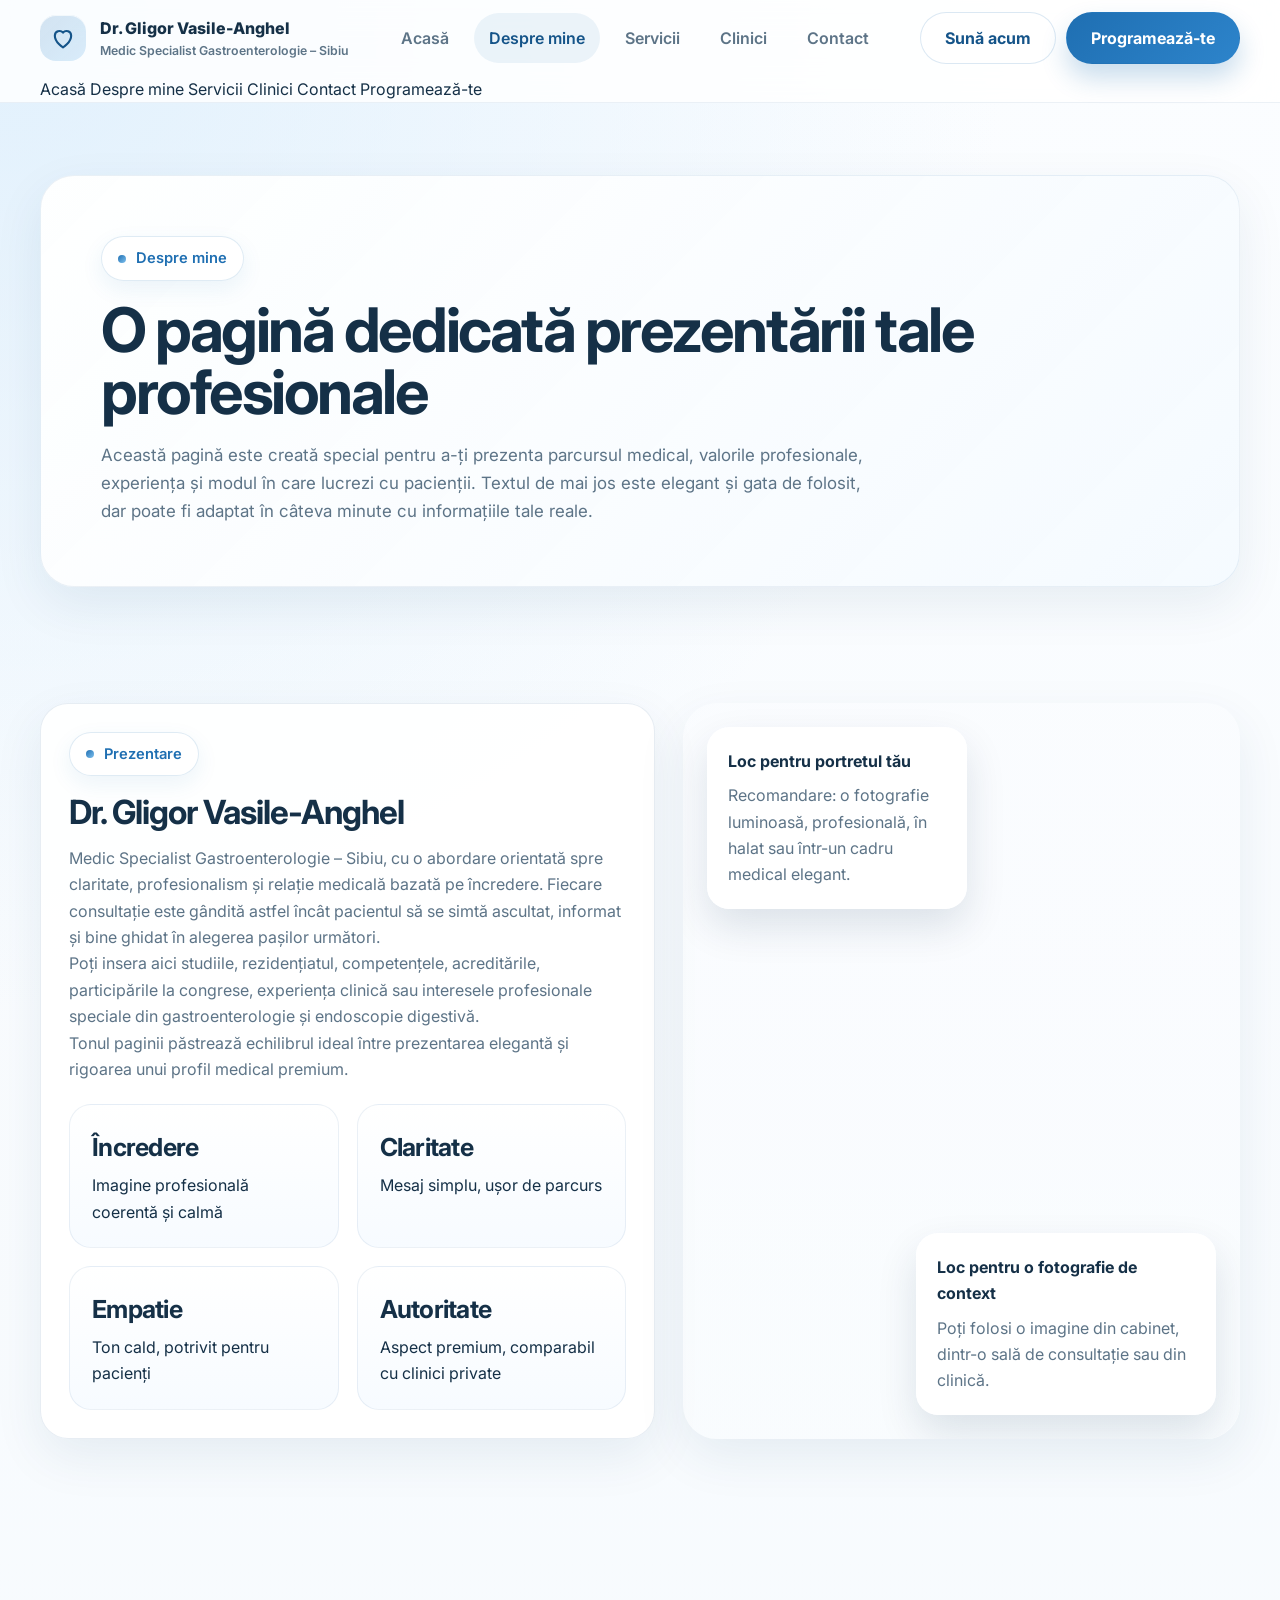
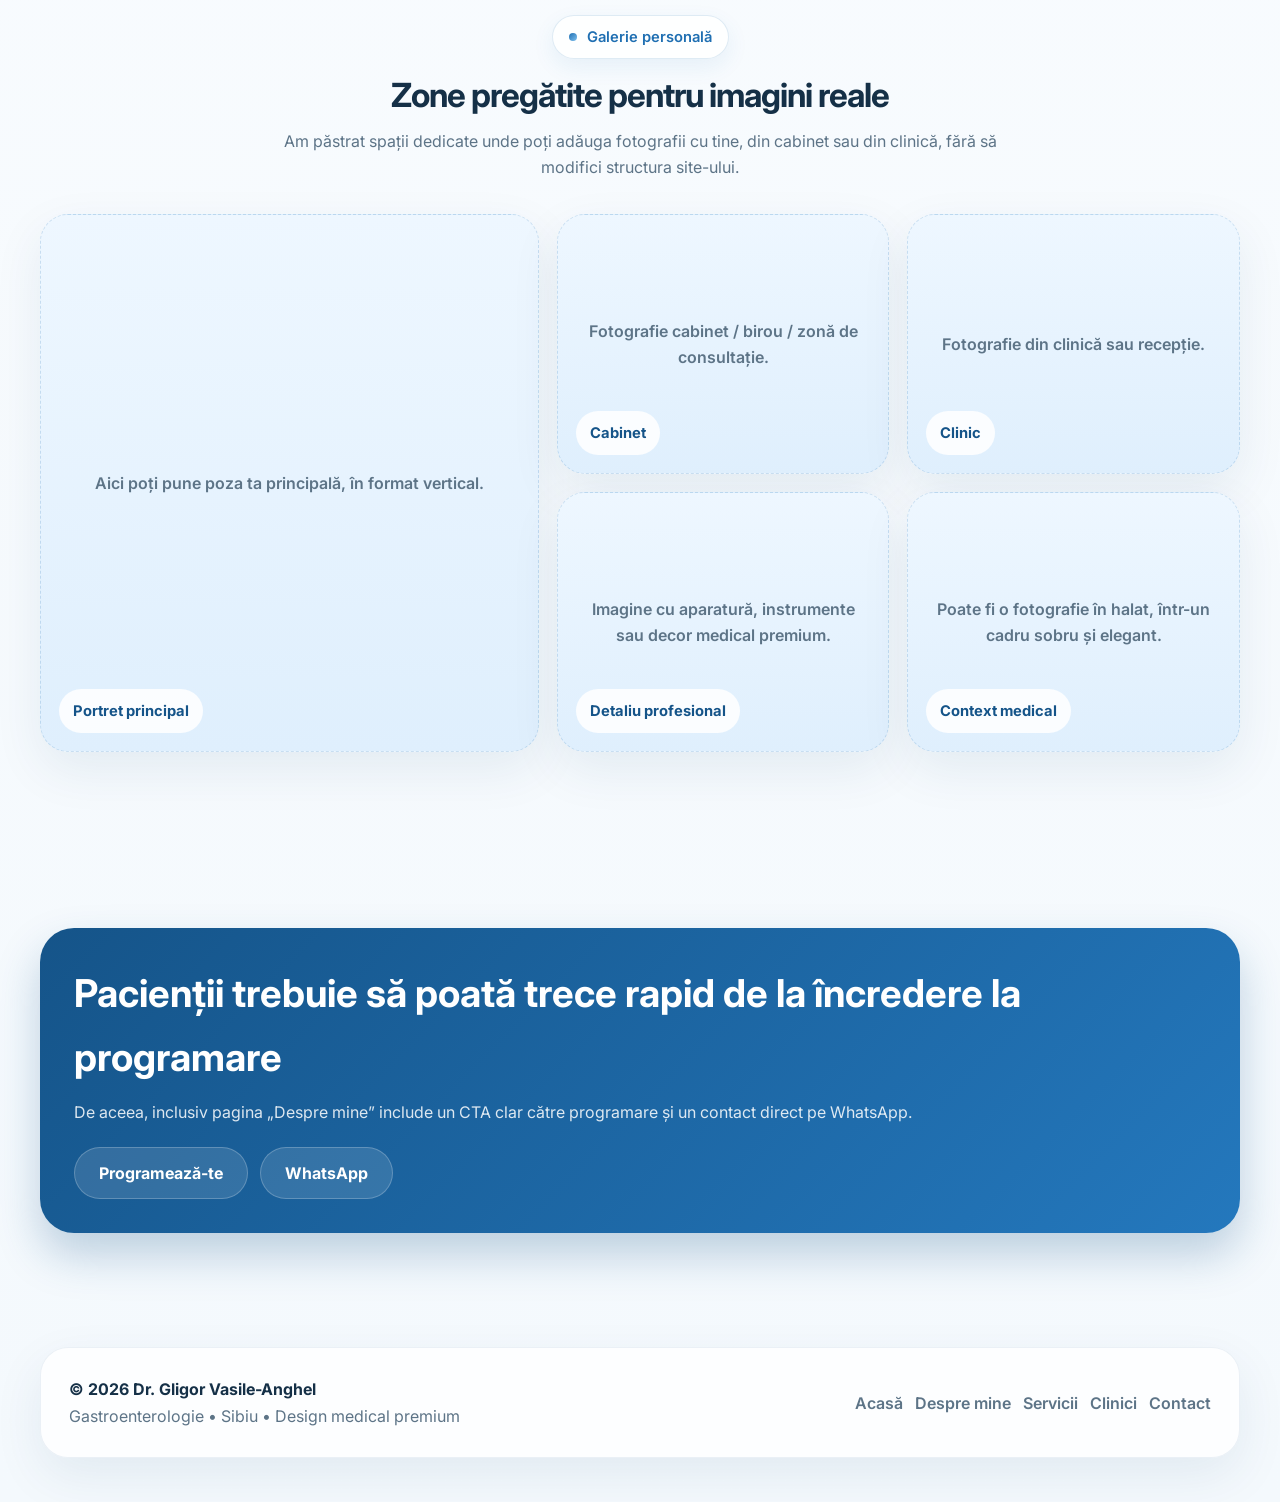
==== despre.html @ babc8508 "Add files via upload" ====
<!DOCTYPE html>
<html lang="ro">
<head>
  <meta charset="UTF-8">
  <meta name="viewport" content="width=device-width, initial-scale=1.0">
  <title>Despre | Dr. Gligor Vasile-Anghel</title>
  <meta name="description" content="Despre medicul gastroenterolog Dr. Gligor Vasile-Anghel din Sibiu. Experiență, prezentare profesională și încredere.">
  <link rel="preconnect" href="https://fonts.googleapis.com">
  <link rel="preconnect" href="https://fonts.gstatic.com" crossorigin>
  <link href="https://fonts.googleapis.com/css2?family=Inter:wght@400;500;600;700;800&display=swap" rel="stylesheet">
  <link rel="stylesheet" href="style.css">
</head>
<body>
  
<header class="topbar">
  <div class="container">
    <nav class="nav" aria-label="Navigație principală">
      <a class="brand" href="index.html">
        <span class="brand-mark"><svg width="28" height="28" viewBox="0 0 24 24" fill="none"><path d="M12 20s-7-4.35-7-10a4 4 0 0 1 7-2.6A4 4 0 0 1 19 10c0 5.65-7 10-7 10Z" stroke="currentColor" stroke-width="1.8" stroke-linecap="round" stroke-linejoin="round"/></svg></span>
        <span>
          Dr. Gligor Vasile-Anghel
          <small>Medic Specialist Gastroenterologie – Sibiu</small>
        </span>
      </a>

      <div class="nav-links">
        <a class="" href="index.html">Acasă</a>
        <a class="active" href="despre.html">Despre mine</a>
        <a class="" href="servicii.html">Servicii</a>
        <a href="index.html#locatii">Clinici</a>
        <a href="index.html#contact">Contact</a>
      </div>

      <div class="nav-actions">
        <a class="btn btn-secondary" href="tel:0728837896">Sună acum</a>
        <a class="btn btn-primary" href="https://memormed.ro/clinica/clinica-sibiu/" target="_blank" rel="noopener">Programează-te</a>
      </div>

      <button class="menu-toggle" aria-label="Deschide meniul" aria-expanded="false">☰</button>
    </nav>
    <div class="nav-mobile" aria-label="Meniu mobil">
      <a href="index.html">Acasă</a>
      <a href="despre.html">Despre mine</a>
      <a href="servicii.html">Servicii</a>
      <a href="index.html#locatii">Clinici</a>
      <a href="index.html#contact">Contact</a>
      <a href="https://memormed.ro/clinica/clinica-sibiu/" target="_blank" rel="noopener">Programează-te</a>
    </div>
  </div>
</header>


  <main>
    <section class="page-hero">
      <div class="container">
        <div class="page-hero-box reveal">
          <span class="eyebrow">Despre mine</span>
          <h1>O pagină dedicată prezentării tale profesionale</h1>
          <p>Această pagină este creată special pentru a-ți prezenta parcursul medical, valorile profesionale, experiența și modul în care lucrezi cu pacienții. Textul de mai jos este elegant și gata de folosit, dar poate fi adaptat în câteva minute cu informațiile tale reale.</p>
        </div>
      </div>
    </section>

    <section class="section">
      <div class="container about-layout">
        <div class="card reveal">
          <span class="eyebrow">Prezentare</span>
          <h2 class="section-title">Dr. Gligor Vasile-Anghel</h2>
          <p>Medic Specialist Gastroenterologie – Sibiu, cu o abordare orientată spre claritate, profesionalism și relație medicală bazată pe încredere. Fiecare consultație este gândită astfel încât pacientul să se simtă ascultat, informat și bine ghidat în alegerea pașilor următori.</p>
          <p>Poți insera aici studiile, rezidențiatul, competențele, acreditările, participările la congrese, experiența clinică sau interesele profesionale speciale din gastroenterologie și endoscopie digestivă.</p>
          <p>Tonul paginii păstrează echilibrul ideal între prezentarea elegantă și rigoarea unui profil medical premium.</p>

          <div class="stat-grid">
            <div class="stat">
              <strong>Încredere</strong>
              <span>Imagine profesională coerentă și calmă</span>
            </div>
            <div class="stat">
              <strong>Claritate</strong>
              <span>Mesaj simplu, ușor de parcurs</span>
            </div>
            <div class="stat">
              <strong>Empatie</strong>
              <span>Ton cald, potrivit pentru pacienți</span>
            </div>
            <div class="stat">
              <strong>Autoritate</strong>
              <span>Aspect premium, comparabil cu clinici private</span>
            </div>
          </div>
        </div>

        <div class="photo-stage reveal" style="background:
          linear-gradient(180deg, rgba(255,255,255,.1), rgba(255,255,255,.2)),
          url('https://images.unsplash.com/photo-1582750433449-648ed127bb54?auto=format&fit=crop&w=1200&q=80') center/cover no-repeat;">
          <div class="photo-card top">
            <h4>Loc pentru portretul tău</h4>
            <p>Recomandare: o fotografie luminoasă, profesională, în halat sau într-un cadru medical elegant.</p>
          </div>
          <div class="photo-card bottom">
            <h4>Loc pentru o fotografie de context</h4>
            <p>Poți folosi o imagine din cabinet, dintr-o sală de consultație sau din clinică.</p>
          </div>
        </div>
      </div>
    </section>

    <section class="section">
      <div class="container">
        <div style="text-align:center; margin-bottom:34px" class="reveal">
          <span class="eyebrow">Galerie personală</span>
          <h2 class="section-title">Zone pregătite pentru imagini reale</h2>
          <p class="section-subtitle">Am păstrat spații dedicate unde poți adăuga fotografii cu tine, din cabinet sau din clinică, fără să modifici structura site-ului.</p>
        </div>

        <div class="gallery-grid reveal">
          <div class="gallery-item tall" data-label="Portret principal">
            <div class="placeholder-copy">Aici poți pune poza ta principală, în format vertical.</div>
          </div>
          <div class="gallery-item" data-label="Cabinet">
            <div class="placeholder-copy">Fotografie cabinet / birou / zonă de consultație.</div>
          </div>
          <div class="gallery-item" data-label="Clinic">
            <div class="placeholder-copy">Fotografie din clinică sau recepție.</div>
          </div>
          <div class="gallery-item" data-label="Detaliu profesional">
            <div class="placeholder-copy">Imagine cu aparatură, instrumente sau decor medical premium.</div>
          </div>
          <div class="gallery-item" data-label="Context medical">
            <div class="placeholder-copy">Poate fi o fotografie în halat, într-un cadru sobru și elegant.</div>
          </div>
        </div>
      </div>
    </section>

    <section class="section">
      <div class="container reveal">
        <div class="cta-band">
          <h2>Pacienții trebuie să poată trece rapid de la încredere la programare</h2>
          <p>De aceea, inclusiv pagina „Despre mine” include un CTA clar către programare și un contact direct pe WhatsApp.</p>
          <div style="display:flex; flex-wrap:wrap; gap:12px">
            <a class="btn btn-secondary" href="https://memormed.ro/clinica/clinica-sibiu/" target="_blank" rel="noopener">Programează-te</a>
            <a class="btn btn-secondary" href="https://wa.me/40743754032" target="_blank" rel="noopener">WhatsApp</a>
          </div>
        </div>
      </div>
    </section>
  </main>

  
<footer class="footer">
  <div class="container">
    <div class="footer-box">
      <div>
        <strong>© 2026 Dr. Gligor Vasile-Anghel</strong><br>
        <span style="color:var(--muted)">Gastroenterologie • Sibiu • Design medical premium</span>
      </div>
      <div class="footer-links">
        <a href="index.html">Acasă</a>
        <a href="despre.html">Despre mine</a>
        <a href="servicii.html">Servicii</a>
        <a href="index.html#locatii">Clinici</a>
        <a href="index.html#contact">Contact</a>
      </div>
    </div>
  </div>
</footer>

  <script src="script.js"></script>
</body>
</html>
---- style.css ----
:root{
  --bg:#f6fbff;
  --white:#ffffff;
  --surface:#f9fcff;
  --primary:#1f6fb2;
  --primary-dark:#155489;
  --primary-soft:#dceefc;
  --text:#153047;
  --muted:#5d7487;
  --border:rgba(21,84,137,.10);
  --shadow:0 18px 50px rgba(16,64,102,.08);
  --radius-xl:28px;
  --radius-lg:20px;
  --radius-md:14px;
  --container:1200px;
  --transition:all .28s ease;
}

*{box-sizing:border-box}
html{scroll-behavior:smooth}
body{
  margin:0;
  font-family:'Inter',system-ui,-apple-system,BlinkMacSystemFont,"Segoe UI",sans-serif;
  color:var(--text);
  background:
    radial-gradient(circle at top left, rgba(220,238,252,.85), transparent 30%),
    linear-gradient(180deg,#fbfdff 0%, #f4f9fd 100%);
  line-height:1.65;
}
img{max-width:100%;display:block}
a{text-decoration:none;color:inherit}
button,input,textarea{font:inherit}

.container{
  width:min(calc(100% - 2rem), var(--container));
  margin-inline:auto;
}

.section{
  padding:88px 0;
}

.section-title{
  font-size:clamp(1.9rem, 2.6vw, 3rem);
  line-height:1.1;
  margin:0 0 14px;
  letter-spacing:-.03em;
}

.section-subtitle{
  max-width:760px;
  color:var(--muted);
  margin:0 auto;
}

.eyebrow{
  display:inline-flex;
  align-items:center;
  gap:10px;
  padding:9px 16px;
  border-radius:999px;
  background:rgba(255,255,255,.85);
  border:1px solid rgba(31,111,178,.14);
  box-shadow:0 8px 22px rgba(31,111,178,.08);
  color:var(--primary);
  font-size:.92rem;
  font-weight:600;
  margin-bottom:18px;
}
.eyebrow::before{
  content:"";
  width:8px;height:8px;border-radius:50%;
  background:linear-gradient(135deg,var(--primary),#7ec0ee);
}

.topbar{
  position:sticky;
  top:0;
  z-index:40;
  backdrop-filter:blur(18px);
  background:rgba(255,255,255,.82);
  border-bottom:1px solid rgba(21,84,137,.08);
}
.nav{
  min-height:76px;
  display:flex;
  align-items:center;
  justify-content:space-between;
  gap:18px;
}
.brand{
  display:flex;
  align-items:center;
  gap:14px;
  font-weight:800;
}
.brand-mark{
  width:46px;height:46px;border-radius:16px;
  display:grid;place-items:center;
  background:linear-gradient(135deg, rgba(31,111,178,.18), rgba(126,192,238,.28));
  color:var(--primary-dark);
  box-shadow:inset 0 1px 0 rgba(255,255,255,.7);
}
.brand small{
  display:block;
  font-size:.77rem;
  color:var(--muted);
  font-weight:600;
}
.nav-links{
  display:flex;
  align-items:center;
  gap:10px;
}
.nav-links a{
  padding:12px 15px;
  border-radius:999px;
  color:var(--muted);
  font-weight:600;
  transition:var(--transition);
}
.nav-links a:hover,
.nav-links a.active{
  color:var(--primary-dark);
  background:rgba(31,111,178,.08);
}
.nav-actions{display:flex;align-items:center;gap:10px}
.menu-toggle{
  display:none;
  width:48px;height:48px;border-radius:14px;border:none;
  background:#eef6fc;color:var(--primary-dark);cursor:pointer;
}

.btn{
  display:inline-flex;
  align-items:center;
  justify-content:center;
  gap:10px;
  min-height:52px;
  padding:0 24px;
  border-radius:999px;
  border:1px solid transparent;
  font-weight:700;
  transition:var(--transition);
  cursor:pointer;
}
.btn-primary{
  background:linear-gradient(135deg,var(--primary),#2d84cb);
  color:#fff;
  box-shadow:0 14px 26px rgba(31,111,178,.24);
}
.btn-primary:hover{
  transform:translateY(-2px);
  box-shadow:0 18px 34px rgba(31,111,178,.30);
}
.btn-secondary{
  background:rgba(255,255,255,.82);
  color:var(--primary-dark);
  border-color:rgba(31,111,178,.16);
}
.btn-secondary:hover{
  transform:translateY(-2px);
  background:#fff;
  box-shadow:var(--shadow);
}
.btn-whatsapp{
  background:linear-gradient(135deg,#1fb070,#25d366);
  color:#fff;
  box-shadow:0 14px 26px rgba(37,211,102,.24);
}
.btn-whatsapp:hover{
  transform:translateY(-2px);
  box-shadow:0 18px 34px rgba(37,211,102,.30);
}
.btn-block{width:100%}

.hero{
  position:relative;
  overflow:hidden;
  padding:66px 0 46px;
}
.hero-grid{
  display:grid;
  grid-template-columns:1.08fr .92fr;
  gap:36px;
  align-items:center;
}
.hero-copy{
  position:relative;
  z-index:1;
}
.hero h1{
  font-size:clamp(2.7rem,5vw,5rem);
  line-height:.98;
  letter-spacing:-.05em;
  margin:0 0 18px;
}
.hero p{
  font-size:1.08rem;
  color:var(--muted);
  max-width:700px;
  margin:0 0 28px;
}
.hero-actions{
  display:flex;
  flex-wrap:wrap;
  gap:12px;
  margin-bottom:22px;
}
.hero-notes{
  display:flex;
  flex-wrap:wrap;
  gap:12px;
}
.note-pill{
  padding:12px 16px;
  border-radius:999px;
  background:rgba(255,255,255,.75);
  border:1px solid rgba(21,84,137,.10);
  color:var(--muted);
  font-weight:600;
}
.hero-card{
  position:relative;
  min-height:560px;
  border-radius:36px;
  overflow:hidden;
  background:
    linear-gradient(180deg, rgba(255,255,255,.1), rgba(255,255,255,.25)),
    url('https://images.unsplash.com/photo-1576091160550-2173dba999ef?auto=format&fit=crop&w=1200&q=80') center/cover no-repeat;
  box-shadow:var(--shadow);
}
.hero-card::before{
  content:"";
  position:absolute;inset:0;
  background:linear-gradient(180deg,rgba(10,45,76,.10),rgba(10,45,76,.02) 40%, rgba(255,255,255,.16));
}
.floating-panel{
  position:absolute;
  left:24px; right:24px; bottom:24px;
  padding:22px;
  border-radius:24px;
  background:rgba(255,255,255,.84);
  backdrop-filter:blur(18px);
  border:1px solid rgba(255,255,255,.55);
  box-shadow:0 18px 40px rgba(8,43,71,.10);
}
.floating-panel h3{
  margin:0 0 8px;
  font-size:1.15rem;
}
.floating-panel p{
  margin:0;
  color:var(--muted);
  font-size:.98rem;
}

.page-hero{
  padding:72px 0 28px;
}
.page-hero-box{
  border-radius:34px;
  padding:60px;
  background:
    linear-gradient(135deg, rgba(255,255,255,.96), rgba(244,250,255,.92));
  border:1px solid rgba(21,84,137,.08);
  box-shadow:var(--shadow);
}
.page-hero-box h1{
  margin:0 0 18px;
  font-size:clamp(2.5rem,4.8vw,4.3rem);
  line-height:1.02;
  letter-spacing:-.04em;
}
.page-hero-box p{
  margin:0;
  max-width:780px;
  color:var(--muted);
  font-size:1.06rem;
}

.grid-2,
.grid-3,
.grid-4{
  display:grid;
  gap:24px;
}
.grid-2{grid-template-columns:repeat(2,minmax(0,1fr))}
.grid-3{grid-template-columns:repeat(3,minmax(0,1fr))}
.grid-4{grid-template-columns:repeat(4,minmax(0,1fr))}

.card{
  background:rgba(255,255,255,.9);
  border:1px solid var(--border);
  border-radius:var(--radius-xl);
  padding:28px;
  box-shadow:var(--shadow);
  transition:var(--transition);
}
.card:hover{
  transform:translateY(-4px);
  box-shadow:0 24px 44px rgba(16,64,102,.12);
}
.icon-badge{
  width:58px;height:58px;border-radius:18px;
  display:grid;place-items:center;
  background:linear-gradient(135deg, rgba(31,111,178,.12), rgba(126,192,238,.18));
  color:var(--primary-dark);
  margin-bottom:18px;
}
.card h3{margin:0 0 10px;font-size:1.18rem}
.card p{margin:0;color:var(--muted)}
.card ul{
  margin:14px 0 0;
  padding-left:18px;
  color:var(--muted);
}

.about-layout{
  display:grid;
  grid-template-columns:1.05fr .95fr;
  gap:28px;
  align-items:stretch;
}
.highlight-box{
  height:100%;
}
.stat-grid{
  display:grid;
  grid-template-columns:repeat(2,minmax(0,1fr));
  gap:18px;
  margin-top:22px;
}
.stat{
  padding:22px;
  border-radius:22px;
  background:linear-gradient(180deg,#fff,#f7fbff);
  border:1px solid rgba(21,84,137,.08);
}
.stat strong{
  display:block;
  font-size:1.55rem;
  letter-spacing:-.03em;
  margin-bottom:4px;
}
.photo-stage{
  position:relative;
  min-height:560px;
  border-radius:34px;
  overflow:hidden;
  background:
    linear-gradient(180deg, rgba(255,255,255,.1), rgba(255,255,255,.2)),
    url('https://images.unsplash.com/photo-1666214280557-f1b5022eb634?auto=format&fit=crop&w=1200&q=80') center/cover no-repeat;
  box-shadow:var(--shadow);
}
.photo-card{
  position:absolute;
  padding:20px;
  border-radius:22px;
  background:rgba(255,255,255,.88);
  backdrop-filter:blur(14px);
  border:1px solid rgba(255,255,255,.62);
  box-shadow:0 18px 40px rgba(8,43,71,.12);
}
.photo-card.top{top:24px;left:24px;max-width:260px}
.photo-card.bottom{right:24px;bottom:24px;max-width:300px}
.photo-card h4{margin:0 0 8px}
.photo-card p{margin:0;color:var(--muted)}

.service-card{
  display:flex;
  flex-direction:column;
  gap:10px;
  height:100%;
}
.service-card .service-meta{
  margin-top:auto;
  padding-top:8px;
  color:var(--primary);
  font-weight:700;
  font-size:.95rem;
}

.location-card{
  display:grid;
  grid-template-columns:1.15fr .85fr;
  gap:24px;
  align-items:center;
}
.location-badge{
  display:inline-flex;
  padding:9px 14px;
  border-radius:999px;
  background:rgba(31,111,178,.09);
  color:var(--primary-dark);
  font-weight:700;
  margin-bottom:12px;
}
.location-actions{
  display:flex;
  flex-wrap:wrap;
  gap:12px;
  margin-top:20px;
}
.location-side{
  min-height:260px;
  border-radius:28px;
  background:
    linear-gradient(180deg, rgba(255,255,255,.1), rgba(255,255,255,.15)),
    url('https://images.unsplash.com/photo-1516549655169-df83a0774514?auto=format&fit=crop&w=1200&q=80') center/cover no-repeat;
  position:relative;
  overflow:hidden;
}
.location-side::before{
  content:"";
  position:absolute;inset:0;
  background:linear-gradient(180deg,rgba(9,39,66,.15), rgba(9,39,66,.04));
}

.cta-band{
  padding:34px;
  border-radius:34px;
  background:linear-gradient(135deg,var(--primary-dark),#2478bd);
  color:#fff;
  box-shadow:0 22px 44px rgba(21,84,137,.25);
}
.cta-band h2{margin:0 0 10px;font-size:clamp(1.9rem,3vw,2.8rem)}
.cta-band p{margin:0 0 22px;color:rgba(255,255,255,.85)}
.cta-band .btn-secondary{
  background:rgba(255,255,255,.12);
  color:#fff;
  border-color:rgba(255,255,255,.22);
}
.cta-band .btn-secondary:hover{background:rgba(255,255,255,.18)}

.gallery-grid{
  display:grid;
  grid-template-columns:1.2fr .8fr .8fr;
  gap:18px;
}
.gallery-item{
  min-height:260px;
  border-radius:28px;
  overflow:hidden;
  position:relative;
  background:linear-gradient(180deg,#eef7ff,#dfeffd);
  border:1px dashed rgba(31,111,178,.18);
  box-shadow:var(--shadow);
}
.gallery-item.tall{grid-row:span 2;min-height:100%}
.gallery-item img{
  width:100%;height:100%;object-fit:cover;
}
.gallery-item::after{
  content:attr(data-label);
  position:absolute;
  left:18px;bottom:18px;
  padding:10px 14px;
  border-radius:999px;
  background:rgba(255,255,255,.86);
  color:var(--primary-dark);
  font-weight:700;
  font-size:.92rem;
}
.placeholder-copy{
  position:absolute;inset:0;
  display:grid;place-items:center;
  padding:20px;
  text-align:center;
  color:var(--muted);
  font-weight:600;
}

.contact-wrap{
  display:grid;
  grid-template-columns:1fr 1fr;
  gap:24px;
}
.contact-list{
  display:grid;
  gap:16px;
}
.contact-item{
  display:flex;
  align-items:flex-start;
  gap:14px;
  padding:18px;
  border-radius:20px;
  background:linear-gradient(180deg,#fff,#f9fcff);
  border:1px solid rgba(21,84,137,.08);
}
.contact-item strong{display:block;margin-bottom:4px}
.contact-item span,.contact-item a{color:var(--muted)}
.contact-panel{
  border-radius:28px;
  padding:28px;
  background:linear-gradient(180deg,#ffffff,#f5fbff);
  border:1px solid rgba(21,84,137,.08);
  box-shadow:var(--shadow);
}

.footer{
  padding:26px 0 44px;
}
.footer-box{
  padding:28px;
  border-radius:28px;
  background:rgba(255,255,255,.82);
  border:1px solid rgba(21,84,137,.08);
  box-shadow:var(--shadow);
  display:flex;
  align-items:center;
  justify-content:space-between;
  gap:18px;
  flex-wrap:wrap;
}
.footer-links{
  display:flex;
  flex-wrap:wrap;
  gap:12px;
}
.footer-links a{
  color:var(--muted);
  font-weight:600;
}
.footer-links a:hover{color:var(--primary-dark)}

.reveal{
  opacity:0;
  transform:translateY(26px);
  transition:opacity .7s ease, transform .7s ease;
}
.reveal.is-visible{
  opacity:1;
  transform:none;
}

@media (max-width: 1024px){
  .hero-grid,
  .about-layout,
  .location-card,
  .contact-wrap,
  .grid-3,
  .grid-4,
  .grid-2,
  .gallery-grid{
    grid-template-columns:1fr;
  }
  .hero-card,.photo-stage{min-height:460px}
  .gallery-item.tall{grid-row:auto;min-height:320px}
}

@media (max-width: 860px){
  .nav-links,
  .nav-actions{
    display:none;
  }
  .menu-toggle{display:grid;place-items:center}
  .nav-mobile{
    display:none;
    padding:0 0 18px;
  }
  .nav-mobile.open{display:grid}
  .nav-mobile a{
    padding:14px 16px;
    border-radius:16px;
    background:rgba(31,111,178,.05);
    margin-top:10px;
    font-weight:600;
    color:var(--muted);
  }
  .page-hero-box{padding:34px 24px}
  .hero{padding-top:30px}
  .section{padding:72px 0}
}

@media (max-width: 640px){
  .hero h1{font-size:2.45rem}
  .section-title{font-size:1.85rem}
  .floating-panel,.photo-card{position:relative;left:auto;right:auto;top:auto;bottom:auto;margin:16px}
  .hero-card,.photo-stage{display:flex;flex-direction:column;justify-content:flex-end}
  .cta-band{padding:26px}
  .brand span{font-size:.95rem}
}
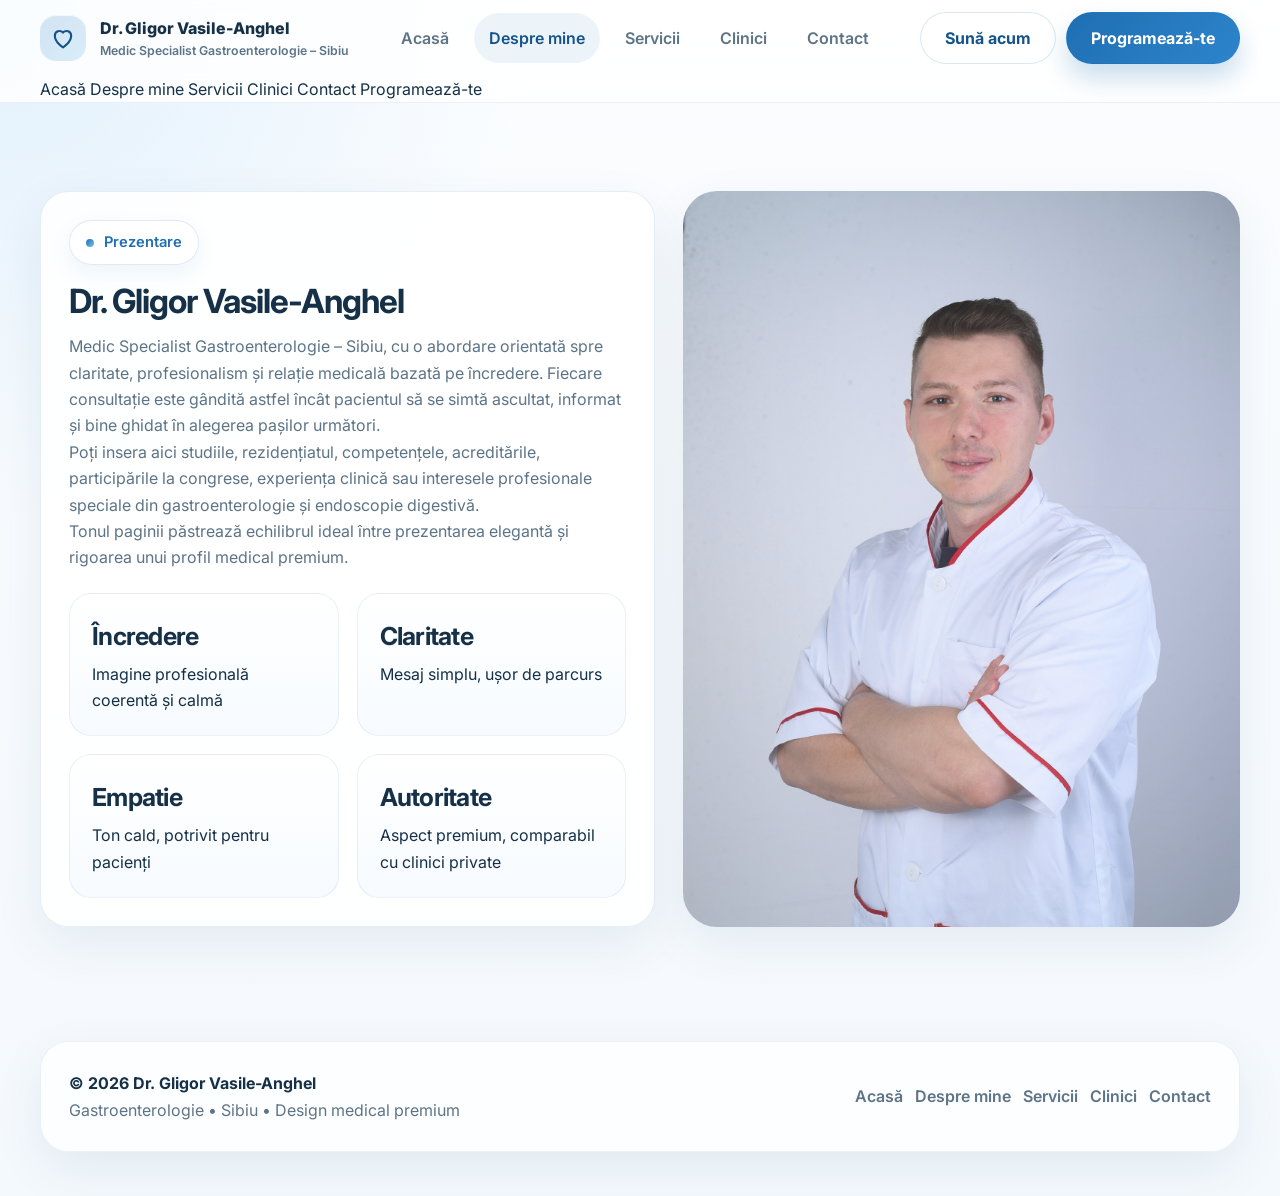
==== commit 9fb59f24: "Add files via upload" ====
--- a/despre.html
+++ b/despre.html
@@ -1,171 +1,116 @@
-<!DOCTYPE html>
-<html lang="ro">
-<head>
-  <meta charset="UTF-8">
-  <meta name="viewport" content="width=device-width, initial-scale=1.0">
-  <title>Despre | Dr. Gligor Vasile-Anghel</title>
-  <meta name="description" content="Despre medicul gastroenterolog Dr. Gligor Vasile-Anghel din Sibiu. Experiență, prezentare profesională și încredere.">
-  <link rel="preconnect" href="https://fonts.googleapis.com">
-  <link rel="preconnect" href="https://fonts.gstatic.com" crossorigin>
-  <link href="https://fonts.googleapis.com/css2?family=Inter:wght@400;500;600;700;800&display=swap" rel="stylesheet">
-  <link rel="stylesheet" href="style.css">
-</head>
-<body>
-  
-<header class="topbar">
-  <div class="container">
-    <nav class="nav" aria-label="Navigație principală">
-      <a class="brand" href="index.html">
-        <span class="brand-mark"><svg width="28" height="28" viewBox="0 0 24 24" fill="none"><path d="M12 20s-7-4.35-7-10a4 4 0 0 1 7-2.6A4 4 0 0 1 19 10c0 5.65-7 10-7 10Z" stroke="currentColor" stroke-width="1.8" stroke-linecap="round" stroke-linejoin="round"/></svg></span>
-        <span>
-          Dr. Gligor Vasile-Anghel
-          <small>Medic Specialist Gastroenterologie – Sibiu</small>
-        </span>
-      </a>
-
-      <div class="nav-links">
-        <a class="" href="index.html">Acasă</a>
-        <a class="active" href="despre.html">Despre mine</a>
-        <a class="" href="servicii.html">Servicii</a>
-        <a href="index.html#locatii">Clinici</a>
-        <a href="index.html#contact">Contact</a>
-      </div>
-
-      <div class="nav-actions">
-        <a class="btn btn-secondary" href="tel:0728837896">Sună acum</a>
-        <a class="btn btn-primary" href="https://memormed.ro/clinica/clinica-sibiu/" target="_blank" rel="noopener">Programează-te</a>
-      </div>
-
-      <button class="menu-toggle" aria-label="Deschide meniul" aria-expanded="false">☰</button>
-    </nav>
-    <div class="nav-mobile" aria-label="Meniu mobil">
-      <a href="index.html">Acasă</a>
-      <a href="despre.html">Despre mine</a>
-      <a href="servicii.html">Servicii</a>
-      <a href="index.html#locatii">Clinici</a>
-      <a href="index.html#contact">Contact</a>
-      <a href="https://memormed.ro/clinica/clinica-sibiu/" target="_blank" rel="noopener">Programează-te</a>
-    </div>
-  </div>
-</header>
-
-
-  <main>
-    <section class="page-hero">
-      <div class="container">
-        <div class="page-hero-box reveal">
-          <span class="eyebrow">Despre mine</span>
-          <h1>O pagină dedicată prezentării tale profesionale</h1>
-          <p>Această pagină este creată special pentru a-ți prezenta parcursul medical, valorile profesionale, experiența și modul în care lucrezi cu pacienții. Textul de mai jos este elegant și gata de folosit, dar poate fi adaptat în câteva minute cu informațiile tale reale.</p>
-        </div>
-      </div>
-    </section>
-
-    <section class="section">
-      <div class="container about-layout">
-        <div class="card reveal">
-          <span class="eyebrow">Prezentare</span>
-          <h2 class="section-title">Dr. Gligor Vasile-Anghel</h2>
-          <p>Medic Specialist Gastroenterologie – Sibiu, cu o abordare orientată spre claritate, profesionalism și relație medicală bazată pe încredere. Fiecare consultație este gândită astfel încât pacientul să se simtă ascultat, informat și bine ghidat în alegerea pașilor următori.</p>
-          <p>Poți insera aici studiile, rezidențiatul, competențele, acreditările, participările la congrese, experiența clinică sau interesele profesionale speciale din gastroenterologie și endoscopie digestivă.</p>
-          <p>Tonul paginii păstrează echilibrul ideal între prezentarea elegantă și rigoarea unui profil medical premium.</p>
-
-          <div class="stat-grid">
-            <div class="stat">
-              <strong>Încredere</strong>
-              <span>Imagine profesională coerentă și calmă</span>
-            </div>
-            <div class="stat">
-              <strong>Claritate</strong>
-              <span>Mesaj simplu, ușor de parcurs</span>
-            </div>
-            <div class="stat">
-              <strong>Empatie</strong>
-              <span>Ton cald, potrivit pentru pacienți</span>
-            </div>
-            <div class="stat">
-              <strong>Autoritate</strong>
-              <span>Aspect premium, comparabil cu clinici private</span>
-            </div>
-          </div>
-        </div>
-
-        <div class="photo-stage reveal" style="background:
-          linear-gradient(180deg, rgba(255,255,255,.1), rgba(255,255,255,.2)),
-          url('https://images.unsplash.com/photo-1582750433449-648ed127bb54?auto=format&fit=crop&w=1200&q=80') center/cover no-repeat;">
-          <div class="photo-card top">
-            <h4>Loc pentru portretul tău</h4>
-            <p>Recomandare: o fotografie luminoasă, profesională, în halat sau într-un cadru medical elegant.</p>
-          </div>
-          <div class="photo-card bottom">
-            <h4>Loc pentru o fotografie de context</h4>
-            <p>Poți folosi o imagine din cabinet, dintr-o sală de consultație sau din clinică.</p>
-          </div>
-        </div>
-      </div>
-    </section>
-
-    <section class="section">
-      <div class="container">
-        <div style="text-align:center; margin-bottom:34px" class="reveal">
-          <span class="eyebrow">Galerie personală</span>
-          <h2 class="section-title">Zone pregătite pentru imagini reale</h2>
-          <p class="section-subtitle">Am păstrat spații dedicate unde poți adăuga fotografii cu tine, din cabinet sau din clinică, fără să modifici structura site-ului.</p>
-        </div>
-
-        <div class="gallery-grid reveal">
-          <div class="gallery-item tall" data-label="Portret principal">
-            <div class="placeholder-copy">Aici poți pune poza ta principală, în format vertical.</div>
-          </div>
-          <div class="gallery-item" data-label="Cabinet">
-            <div class="placeholder-copy">Fotografie cabinet / birou / zonă de consultație.</div>
-          </div>
-          <div class="gallery-item" data-label="Clinic">
-            <div class="placeholder-copy">Fotografie din clinică sau recepție.</div>
-          </div>
-          <div class="gallery-item" data-label="Detaliu profesional">
-            <div class="placeholder-copy">Imagine cu aparatură, instrumente sau decor medical premium.</div>
-          </div>
-          <div class="gallery-item" data-label="Context medical">
-            <div class="placeholder-copy">Poate fi o fotografie în halat, într-un cadru sobru și elegant.</div>
-          </div>
-        </div>
-      </div>
-    </section>
-
-    <section class="section">
-      <div class="container reveal">
-        <div class="cta-band">
-          <h2>Pacienții trebuie să poată trece rapid de la încredere la programare</h2>
-          <p>De aceea, inclusiv pagina „Despre mine” include un CTA clar către programare și un contact direct pe WhatsApp.</p>
-          <div style="display:flex; flex-wrap:wrap; gap:12px">
-            <a class="btn btn-secondary" href="https://memormed.ro/clinica/clinica-sibiu/" target="_blank" rel="noopener">Programează-te</a>
-            <a class="btn btn-secondary" href="https://wa.me/40743754032" target="_blank" rel="noopener">WhatsApp</a>
-          </div>
-        </div>
-      </div>
-    </section>
-  </main>
-
-  
-<footer class="footer">
-  <div class="container">
-    <div class="footer-box">
-      <div>
-        <strong>© 2026 Dr. Gligor Vasile-Anghel</strong><br>
-        <span style="color:var(--muted)">Gastroenterologie • Sibiu • Design medical premium</span>
-      </div>
-      <div class="footer-links">
-        <a href="index.html">Acasă</a>
-        <a href="despre.html">Despre mine</a>
-        <a href="servicii.html">Servicii</a>
-        <a href="index.html#locatii">Clinici</a>
-        <a href="index.html#contact">Contact</a>
-      </div>
-    </div>
-  </div>
-</footer>
-
-  <script src="script.js"></script>
-</body>
-</html>
+<!DOCTYPE html>
+<html lang="ro">
+<head>
+  <meta charset="UTF-8">
+  <meta name="viewport" content="width=device-width, initial-scale=1.0">
+  <title>Despre | Dr. Gligor Vasile-Anghel</title>
+  <meta name="description" content="Despre medicul gastroenterolog Dr. Gligor Vasile-Anghel din Sibiu. Experiență, prezentare profesională și încredere.">
+  <link rel="preconnect" href="https://fonts.googleapis.com">
+  <link rel="preconnect" href="https://fonts.gstatic.com" crossorigin>
+  <link href="https://fonts.googleapis.com/css2?family=Inter:wght@400;500;600;700;800&display=swap" rel="stylesheet">
+  <link rel="stylesheet" href="style.css">
+</head>
+<body>
+  
+<header class="topbar">
+  <div class="container">
+    <nav class="nav" aria-label="Navigație principală">
+      <a class="brand" href="index.html">
+        <span class="brand-mark">
+          <svg width="28" height="28" viewBox="0 0 24 24" fill="none">
+            <path d="M12 20s-7-4.35-7-10a4 4 0 0 1 7-2.6A4 4 0 0 1 19 10c0 5.65-7 10-7 10Z" stroke="currentColor" stroke-width="1.8" stroke-linecap="round" stroke-linejoin="round"/>
+          </svg>
+        </span>
+        <span>
+          Dr. Gligor Vasile-Anghel
+          <small>Medic Specialist Gastroenterologie – Sibiu</small>
+        </span>
+      </a>
+
+      <div class="nav-links">
+        <a href="index.html">Acasă</a>
+        <a class="active" href="despre.html">Despre mine</a>
+        <a href="servicii.html">Servicii</a>
+        <a href="index.html#locatii">Clinici</a>
+        <a href="index.html#contact">Contact</a>
+      </div>
+
+      <div class="nav-actions">
+        <a class="btn btn-secondary" href="index.html#locatii">Sună acum</a>
+        <a class="btn btn-primary" href="index.html#locatii">Programează-te</a>
+      </div>
+
+      <button class="menu-toggle" aria-label="Deschide meniul" aria-expanded="false">☰</button>
+    </nav>
+
+    <div class="nav-mobile">
+      <a href="index.html">Acasă</a>
+      <a href="despre.html">Despre mine</a>
+      <a href="servicii.html">Servicii</a>
+      <a href="index.html#locatii">Clinici</a>
+      <a href="index.html#contact">Contact</a>
+      <a href="index.html#locatii">Programează-te</a>
+    </div>
+  </div>
+</header>
+
+<main>
+  <section class="section">
+    <div class="container about-layout">
+      <div class="card reveal">
+        <span class="eyebrow">Prezentare</span>
+        <h2 class="section-title">Dr. Gligor Vasile-Anghel</h2>
+        <p>Medic Specialist Gastroenterologie – Sibiu, cu o abordare orientată spre claritate, profesionalism și relație medicală bazată pe încredere. Fiecare consultație este gândită astfel încât pacientul să se simtă ascultat, informat și bine ghidat în alegerea pașilor următori.</p>
+        <p>Poți insera aici studiile, rezidențiatul, competențele, acreditările, participările la congrese, experiența clinică sau interesele profesionale speciale din gastroenterologie și endoscopie digestivă.</p>
+        <p>Tonul paginii păstrează echilibrul ideal între prezentarea elegantă și rigoarea unui profil medical premium.</p>
+
+        <div class="stat-grid">
+          <div class="stat">
+            <strong>Încredere</strong>
+            <span>Imagine profesională coerentă și calmă</span>
+          </div>
+          <div class="stat">
+            <strong>Claritate</strong>
+            <span>Mesaj simplu, ușor de parcurs</span>
+          </div>
+          <div class="stat">
+            <strong>Empatie</strong>
+            <span>Ton cald, potrivit pentru pacienți</span>
+          </div>
+          <div class="stat">
+            <strong>Autoritate</strong>
+            <span>Aspect premium, comparabil cu clinici private</span>
+          </div>
+        </div>
+      </div>
+
+      <div class="photo-stage reveal" style="background:
+        linear-gradient(180deg, rgba(255,255,255,.1), rgba(255,255,255,.2)),
+        url('despremine.jpg') 60% center / cover no-repeat;">
+      </div>
+    </div>
+  </section>
+
+</main>
+
+<footer class="footer">
+  <div class="container">
+    <div class="footer-box">
+      <div>
+        <strong>© 2026 Dr. Gligor Vasile-Anghel</strong><br>
+        <span style="color:var(--muted)">Gastroenterologie • Sibiu • Design medical premium</span>
+      </div>
+      <div class="footer-links">
+        <a href="index.html">Acasă</a>
+        <a href="despre.html">Despre mine</a>
+        <a href="servicii.html">Servicii</a>
+        <a href="index.html#locatii">Clinici</a>
+        <a href="index.html#contact">Contact</a>
+      </div>
+    </div>
+  </div>
+</footer>
+
+<script src="script.js"></script>
+</body>
+</html>
--- a/style.css
+++ b/style.css
@@ -227,7 +227,7 @@
   overflow:hidden;
   background:
     linear-gradient(180deg, rgba(255,255,255,.1), rgba(255,255,255,.25)),
-    url('https://images.unsplash.com/photo-1576091160550-2173dba999ef?auto=format&fit=crop&w=1200&q=80') center/cover no-repeat;
+    url('cabinetindex.jpg') center/cover no-repeat;
   box-shadow:var(--shadow);
 }
 .hero-card::before{
